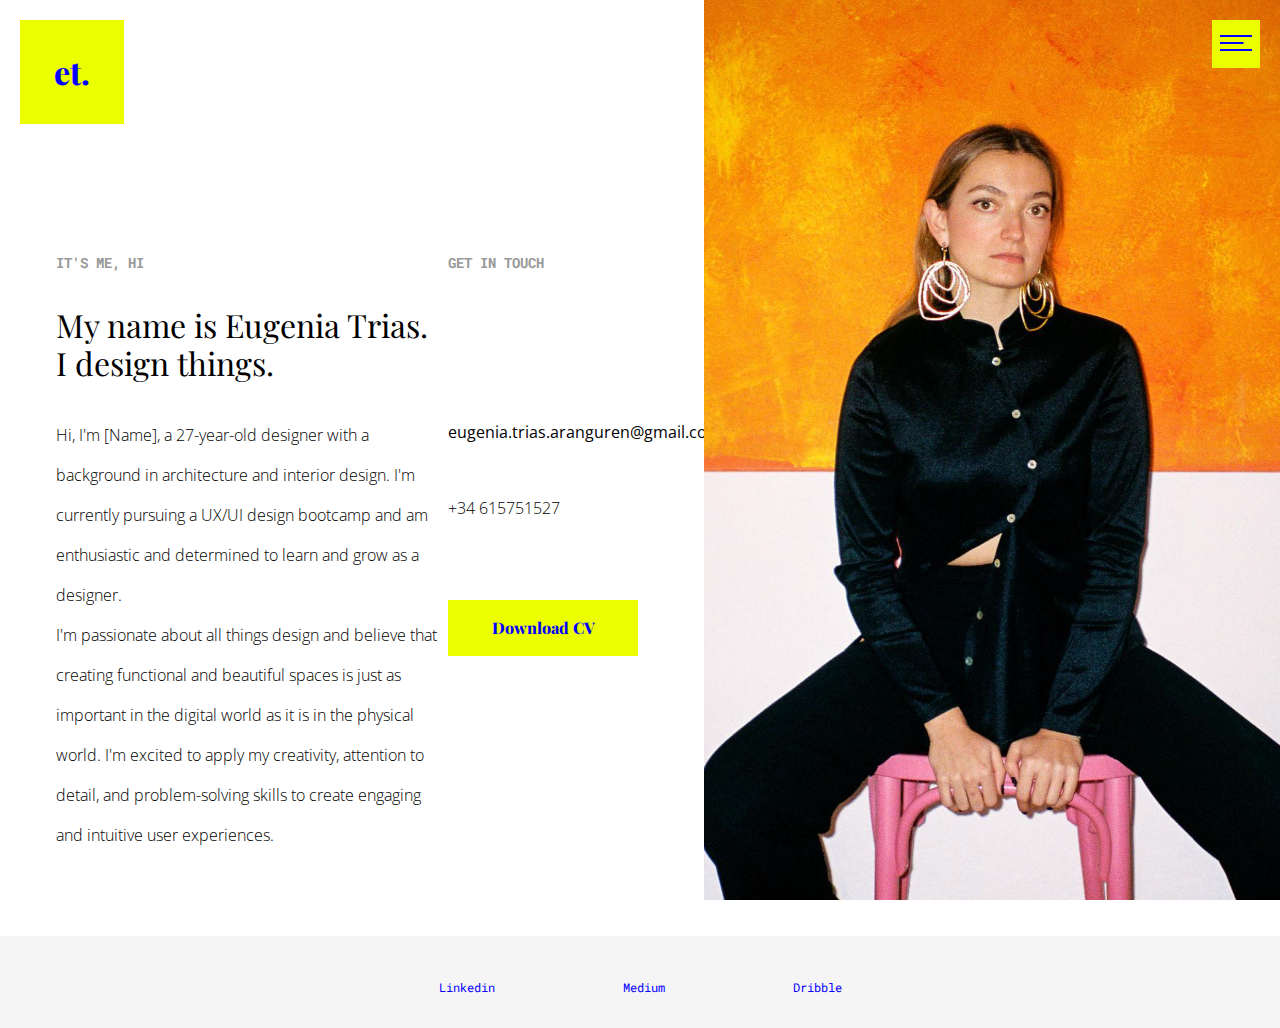
==== about_me.html @ 1d5a6ae6 "Add files via upload" ====
<!DOCTYPE html>
<html lang="en">

<head>
    <meta charset="UTF-8">
    <meta http-equiv="X-UA-Compatible" content="IE=edge">
    <meta name="viewport" content="width=device-width, initial-scale=1.0">
    <link rel="icon" type="image/png" href="./images/logo_primary.svg">
    <title>About Eugenia Trias</title>
    <link rel="stylesheet" href="./styles/reset.css">
    <link rel="stylesheet" href="./styles/styles_about_me.css">
</head>

<body>
    <div class="flex-container">

        <div class="column-left">

            <div class="logo">
                <a href="./index.html">et.</a>
            </div>

            <h3>It's me, hi</h3>

            <h2>My name is Eugenia Trias.
                I design things.
            </h2>

            <p>Hi, I'm [Name], a 27-year-old designer with a background in architecture and interior design. I'm
                currently
                pursuing a UX/UI design bootcamp and am enthusiastic and determined to learn and grow as a designer.
                <br>
                I'm passionate about all things design and believe that creating functional and beautiful spaces is just
                as
                important in the digital world as it is in the physical world. I'm excited to apply my creativity,
                attention
                to detail, and problem-solving skills to create engaging and intuitive user experiences.
            </p>
        </div>

        <div class="column-center">
            <h3>get in touch</h3>
            <div class="contact">
                <h4>eugenia.trias.aranguren@gmail.com</h4>
                <p>+34 615751527</p>
            </div>

            <div class="cv">
                <a target="_blank" href="images/cv.jpg">Download CV</a>
            </div>
        </div>

        <div class="column-right">
            <nav class="navbar">
                <a href="#"><img src="./images/burger_menu.svg" alt=""></a>
            </nav>
        </div>

    </div>

    <footer class="footer">
        <ul class="flex-container footer-list">
            <li><a target="_blank" href="https://www.linkedin.com/in/eugenia-trias-aranguren">Linkedin</a></li>
            <li><a href="#">Medium</a></li>
            <li><a href="#">Dribble</a></li>
        </ul>
    </footer>

</body>

</html>
---- styles/styles_about_me.css ----
@import url('https://fonts.googleapis.com/css2?family=Playfair+Display:wght@400;500;600;800&display=swap');
@import url('https://fonts.googleapis.com/css2?family=Roboto+Mono:wght@700&display=swap');
@import url('https://fonts.googleapis.com/css2?family=Open+Sans:wght@300;400&display=swap');
@import url('https://fonts.googleapis.com/css2?family=Roboto+Mono:wght@300&display=swap');

h2 {
    font-family: 'Playfair Display', serif;
    font-weight: 400;
    font-size: 32px;
    color: black;
}

h3 {
    font-family: 'Roboto Mono', monospace;
    font-weight: bold;
    font-size: 14px;
    text-transform: uppercase;
    color: #999999;
}

p {
    font-family: 'Open Sans', sans-serif;
    font-weight: 300;
    font-size: 16px;
    color: black;
    line-height: 40px;
}

h4 {
    font-family: 'Open Sans', sans-serif;
    font-weight: 400;
    font-size: 16px;
    color: black;
    line-height: 40px;
}

.flex-container {
    display: flex;
}


.navbar {
    display: flex;
    justify-content: flex-end;
    padding: 20px;
    position: fixed;
    top: 0;
    right: 0;
}

.navbar img {
    width: 48px;
}

.logo {
    display: flex;
    background-color: #ECFF00;
    color: #0500FF;
    padding: 20px;
    margin-top: 20px;
    margin-left: 20px;
    width: 64px;
    height: 64px;
    text-align: center;
    align-items: center;
    justify-content: center;
    position: fixed;
    transition: 0.5s;
}

.logo a {
    font-family: 'Playfair Display', serif;
    font-weight: 800;
    font-size: 32px;
    text-decoration: none;
    color: #0500FF;
    transition: 0.5s;
}

.logo:hover {
    background-color: #0500FF;
}

.logo:hover a {
    color: #ECFF00;
}

.column-left {
    position: relative;
    z-index: 1;
    background-color: white;
    width: 25vw;
    height: 100vh;
    margin-bottom: 36px;
}

.column-left h2 {
    width: 390px;
    margin-top: 36px;
    margin-left: 56px;
    line-height: 120%;
}

.column-left h3 {
    margin-left: 56px;
    margin-top: 256px;
}

.column-left p {
    margin-left: 56px;
    margin-top: 32px;
    width: 390px;
}

.column-center {
    position: relative;
    background-color: white;
    width: 30vw;
    height: 100vh;
}

.column-center h3 {
    margin-left: 128px;
    margin-top: 256px;
}

.column-center p {
    margin-top: 36px;
    margin-left: 128px;
    font-weight: 300;
}

.column-center h4 {
    margin-top: 36px;
    margin-left: 128px;
    font-weight: 400;
}

.column-center a {
    margin-top: 36px;
    margin-left: 128px;
    background-color: #ECFF00;
}

.contact {
    margin-top: 142px;
}

.cv {
    margin-top: 72px;
}

.cv a {
    display: block;
    padding: 20px;
    margin-top: 20px;
    width: 150px;
    text-align: center;
    font-family: 'Playfair Display', serif;
    font-weight: 800;
    font-size: 16px;
    text-decoration: none;
    color: #0500FF;
    transition: 0.3s;
}

.cv:hover a {
    background-color: #0500FF;
    color: #ECFF00;
}

.column-right {
    position: relative;
    background: url("../images/me.png");
    background-position: center;
    background-size: cover;
    width: 45vw;
    height: 100vh;
}

.footer {
    background-color: #F5F5F5;
    height: 8vh;
    padding: 10px;
}

.footer-list {
    display: flex;
    align-items: center;
    justify-content: center;
    height: 100%;
}

.footer-list li {
    font-family: 'Roboto Mono', monospace;
    font-size: 12px;
    margin: 10px 64px 0 64px;
}

.footer-list a {
    color: #0500FF;
    text-decoration: none;
    background-color: rgba(236, 255, 0, 0);
    transition: 0.5s;
}

.footer-list a:hover {
    background-color: rgba(236, 255, 0, 1);
}
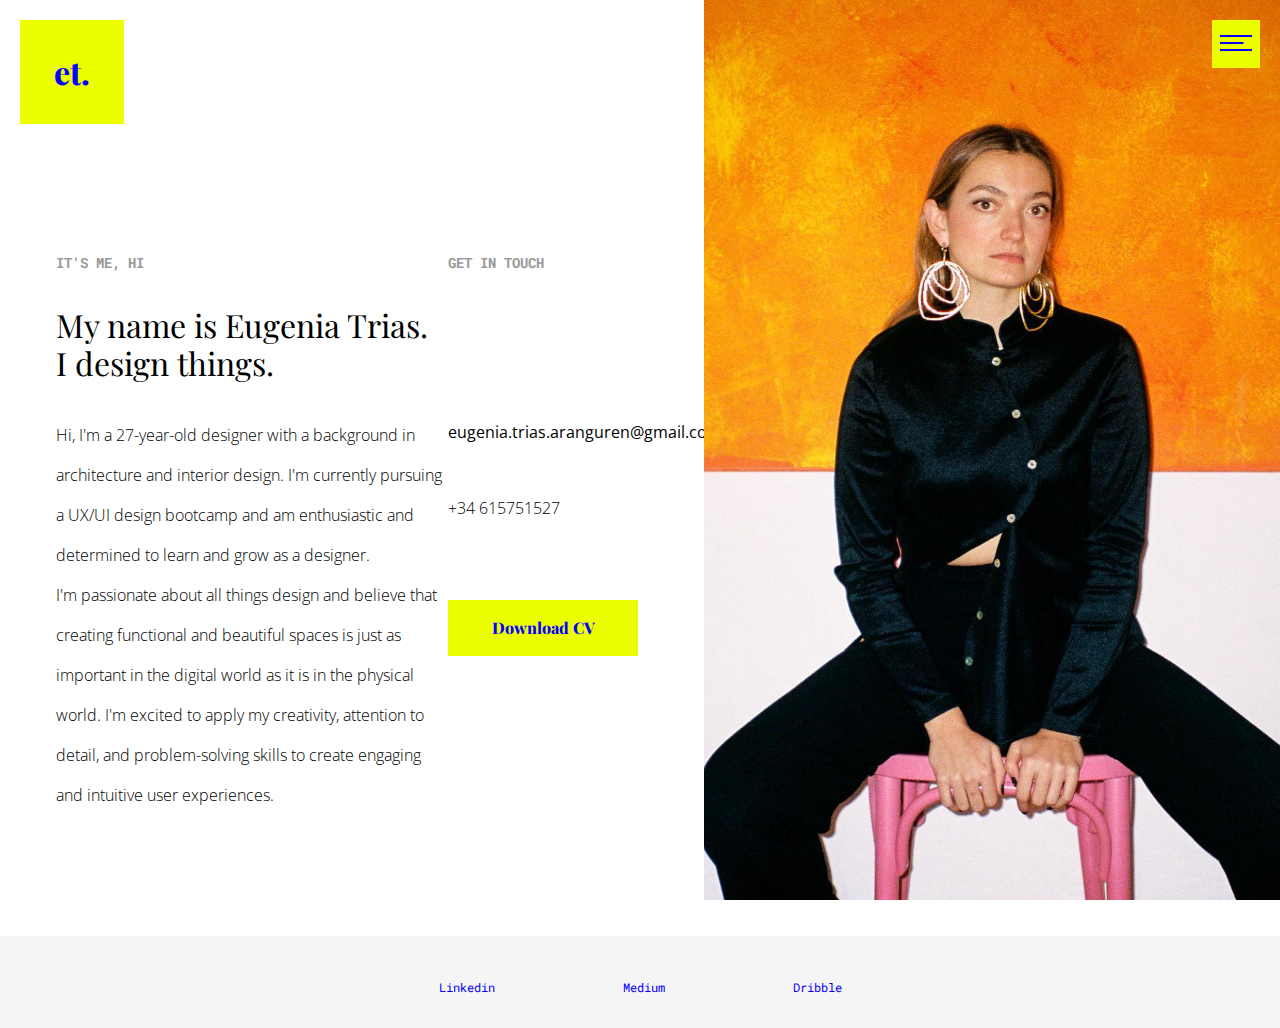
==== commit 7f74d1ff: "Add files via upload" ====
--- a/about_me.html
+++ b/about_me.html
@@ -26,7 +26,7 @@
                 I design things.
             </h2>
 
-            <p>Hi, I'm [Name], a 27-year-old designer with a background in architecture and interior design. I'm
+            <p>Hi, I'm a 27-year-old designer with a background in architecture and interior design. I'm
                 currently
                 pursuing a UX/UI design bootcamp and am enthusiastic and determined to learn and grow as a designer.
                 <br>
